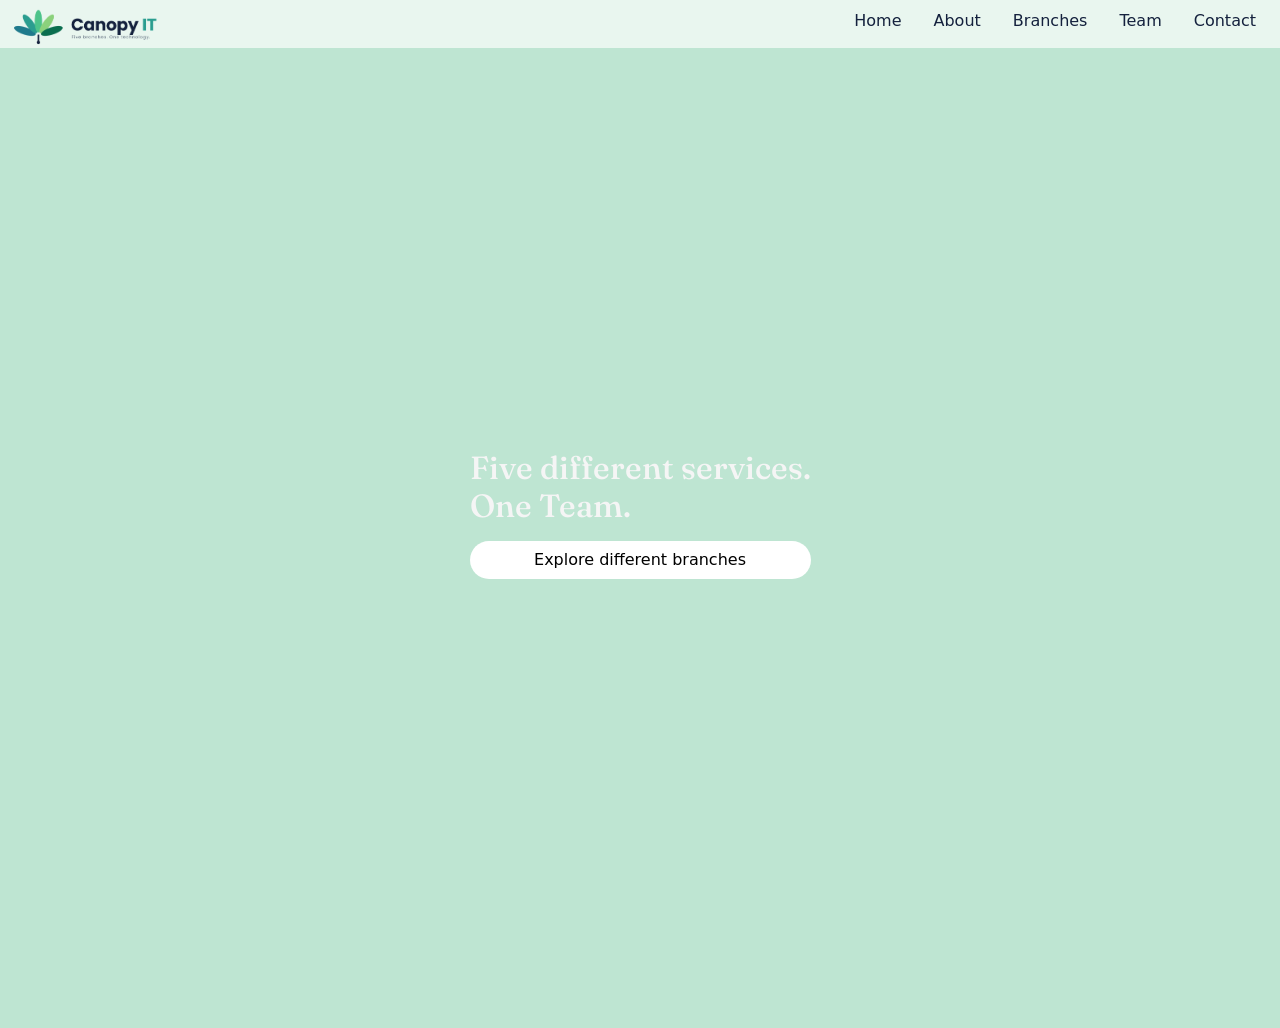
==== Industry/index.html @ 8a36055a "Add files via upload" ====
<!DOCTYPE html>
<html lang="en">
<head>
  	<meta charset="UTF-8">
  	<meta name="viewport" content="width=device-width, initial-scale=1.0">
	<link rel="preconnect" href="https://fonts.googleapis.com">
	<link rel="preconnect" href="https://fonts.gstatic.com" crossorigin>
	<link href="https://fonts.googleapis.com/css2?family=Fraunces:ital,opsz,wght@0,9..144,100..900;1,9..144,100..900&display=swap" rel="stylesheet">
  	<link href="https://cdn.jsdelivr.net/npm/bootstrap@5.3.8/dist/css/bootstrap.min.css" rel="stylesheet" integrity="sha384-sRIl4kxILFvY47J16cr9ZwB07vP4J8+LH7qKQnuqkuIAvNWLzeN8tE5YBujZqJLB" crossorigin="anonymous">
  	<title>Canopy IT</title>
  	<link rel="stylesheet" href="style.css">
  	<link rel="icon" href="images/icon.png">
  	<script src="script.js" defer></script>
</head>
<body>
  	<header>
    <img src="images/logo.png" alt="Canopy IT">
      	<div class="main-nav">
			<nav>
				<a href="#">Home</a>
				<a href="#">About</a>
				<a href="#">Branches</a>
				<a href="#">Team</a>
				<a href="#">Contact</a>
				<span class="indicator"></span>
			</nav>
        </div>       
    </header>
	<section class="home" id="home">
  		<div class="content">
			<h1>Five different services.<br>One Team.</h1>
			<a href="#" class="btn">Explore different branches</a>

		</div>
   




	</section>

  	<script src="https://cdn.jsdelivr.net/npm/bootstrap@5.3.8/dist/js/bootstrap.bundle.min.js" integrity="sha384-FKyoEForCGlyvwx9Hj09JcYn3nv7wiPVlz7YYwJrWVcXK/BmnVDxM+D2scQbITxI" crossorigin="anonymous"></script>
</body>
</html>
---- Industry/style.css ----
body{
  margin: 0;
  background-color: #bee5d2;
  padding: 64px;
}

header {
  position: fixed; top: 0; left: 0; width: 100%;
  margin-top: 0;
  z-index: 1000;
  width: 100%;
  background-color: rgba(244, 251, 247, 0.8);
  box-sizing: border-box;
  display: flex;
  justify-content: space-between; 
  align-items: center;  
  gap: 40px;          
  padding: 0 10px;
  
}
.main-nav {
  display: flex;
  align-items: center;
  gap: 40px;
  margin-left: 0px; 
}

header img {
  height: 48px;     
  display: block;  
}

nav {
  position: relative;
  display: flex;
  align-items: center;
  gap: 32px;
  margin-right: 14px;
}
nav a {
  padding-bottom: 6px;
}

a {
  color: #14213D;
  text-decoration: none;
}
a:hover {
  color: #1bc573;
}

.indicator {
  position: absolute;
  bottom: 0;
  height: 2px;
  background-color: #14213D;
  opacity: 0;
  transition: left 0.3s ease-in-out;
}

.hero {
  padding: 120px 140px;
}

section {
  padding: 2rem;
}

.home {
  position: relative;
  min-height: 100vh;
  width: 100%;
  display: flex;
  justify-content: center;
  align-items: center;
  overflow: hidden;
}

.home .content {
  max-width: 50rem;
}
.home .content h1 {
  font-size: xx-large;
  color: whitesmoke;
  font-family: Fraunces;
}  

.btn {
  display: inline-block;
  margin-top: 1rem;
  border-radius: 5rem;
  background: white;
  color: black;
  display: flex;
  justify-content: center;
}
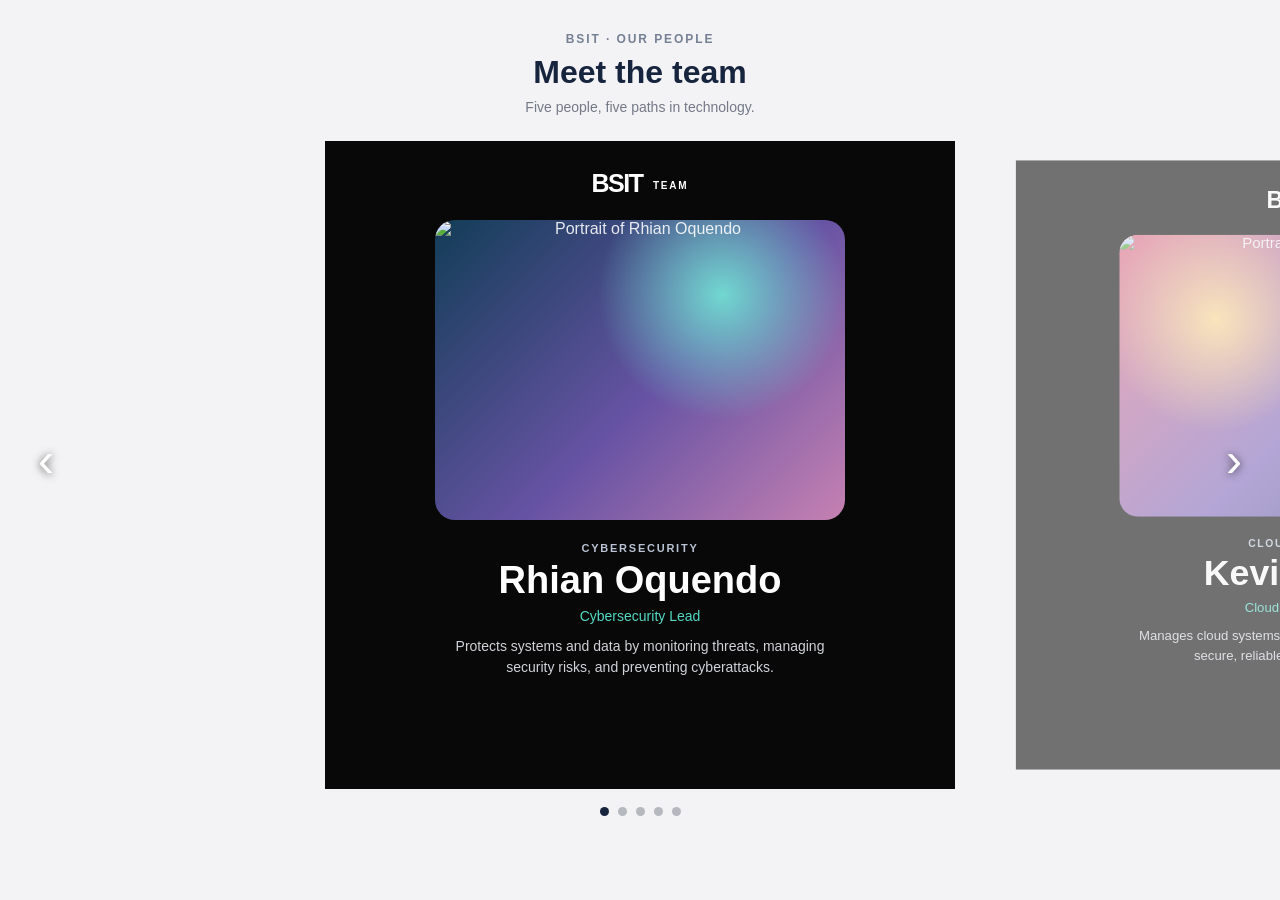
==== commit 4095a1e7: "Add files via upload" ====
--- a/Industry/index.html
+++ b/Industry/index.html
@@ -1,44 +1,123 @@
-<!DOCTYPE html>
+<!doctype html>
 <html lang="en">
-<head>
-  	<meta charset="UTF-8">
-  	<meta name="viewport" content="width=device-width, initial-scale=1.0">
-	<link rel="preconnect" href="https://fonts.googleapis.com">
-	<link rel="preconnect" href="https://fonts.gstatic.com" crossorigin>
-	<link href="https://fonts.googleapis.com/css2?family=Fraunces:ital,opsz,wght@0,9..144,100..900;1,9..144,100..900&display=swap" rel="stylesheet">
-  	<link href="https://cdn.jsdelivr.net/npm/bootstrap@5.3.8/dist/css/bootstrap.min.css" rel="stylesheet" integrity="sha384-sRIl4kxILFvY47J16cr9ZwB07vP4J8+LH7qKQnuqkuIAvNWLzeN8tE5YBujZqJLB" crossorigin="anonymous">
-  	<title>Canopy IT</title>
-  	<link rel="stylesheet" href="style.css">
-  	<link rel="icon" href="images/icon.png">
-  	<script src="script.js" defer></script>
-</head>
-<body>
-  	<header>
-    <img src="images/logo.png" alt="Canopy IT">
-      	<div class="main-nav">
-			<nav>
-				<a href="#">Home</a>
-				<a href="#">About</a>
-				<a href="#">Branches</a>
-				<a href="#">Team</a>
-				<a href="#">Contact</a>
-				<span class="indicator"></span>
-			</nav>
-        </div>       
-    </header>
-	<section class="home" id="home">
-  		<div class="content">
-			<h1>Five different services.<br>One Team.</h1>
-			<a href="#" class="btn">Explore different branches</a>
+  <head>
+    <meta charset="utf-8">
+    <meta name="viewport" content="width=device-width, initial-scale=1">
+    <title>Meet the Team | BSIT</title>
+    <link rel="stylesheet" href="style.css">
+  </head>
+  <body>
+    <main class="team-page">
+      <div class="team-heading">
+        <p class="eyebrow">BSIT · OUR PEOPLE</p>
+        <h1>Meet the team</h1>
+        <p>Five people, five paths in technology.</p>
+      </div>
 
-		</div>
-   
+        <div class="carousel-window">
+          <div class="carousel-track">
+            <article class="team-card">
+              <div class="card-brand">BSIT <span>TEAM</span></div>
+              <div class="member-art art-security">
+                <img src="assets/member1.png" alt="Portrait of Rhian Oquendo">
+              </div>
+              <p class="card-kicker">CYBERSECURITY</p>
+              <h2>Rhian Oquendo</h2>
+              <p class="member-role">Cybersecurity Lead</p>
+              <p class="member-description">Protects systems and data by monitoring threats, managing security risks, and preventing cyberattacks.</p>
+            </article>
 
+            <article class="team-card">
+              <div class="card-brand">BSIT <span>TEAM</span></div>
+              <div class="member-art art-web">
+                <img src="assets/member2.png" alt="Portrait of Kevin Sastre">
+              </div>
+              <p class="card-kicker">CLOUD COMPUTING</p>
+              <h2>Kevin Sastre</h2>
+              <p class="member-role">Cloud Computing Lead</p>
+              <p class="member-description">Manages cloud systems, services, and resources to ensure secure, reliable, and efficient operations.</p>
+            </article>
 
+            <article class="team-card">
+              <div class="card-brand">BSIT <span>TEAM</span></div>
+              <div class="member-art art-data">
+               <img src="assets/member3.png" alt="Portrait of Earl Christian Cuesta">
+              </div>
+              <p class="card-kicker">SOFTWARE DEVELOPMENT</p>
+              <h2>Earl Christian Cuesta</h2>
+              <p class="member-role">Software Development Lead</p>
+              <p class="member-description">Leads the team in building, testing, and improving software applications to meet user and project requirements.</p>
+            </article>
 
+            <article class="team-card">
+              <div class="card-brand">BSIT <span>TEAM</span></div>
+              <div class="member-art art-network">
+              <img src="assets/member4.png" alt="Portrait of Earl Christian Cuesta">
+              </div>
+              <p class="card-kicker">DATA SCIENCE AND AI</p>
+              <h2>Gabriel Remon</h2>
+              <p class="member-role">Data Science and AI Lead</p>
+              <p class="member-description">Leads the team in analyzing data, building AI models, and using insights to solve problems and support better decisions.</p>
+            </article>
 
-	</section>
+            <article class="team-card">
+              <div class="card-brand">BSIT <span>TEAM</span></div>
+              <div class="member-art art-support">
+              <img src="assets/member5.png" alt="Portrait of Lanz Andrew Fernandez">
+              </div>
+              <p class="card-kicker">NETWORK INFRASTRUCTURE</p>
+              <h2>Lanz Andrew Fernandez</h2>
+              <p class="member-role">Network Infrastructure Lead</p>
+              <p class="member-description">Manages network systems, servers, and connectivity to ensure reliable, secure, and efficient communication.</p>
+            </article>
+          </div>
+        </div>
 
-  	<script src="https://cdn.jsdelivr.net/npm/bootstrap@5.3.8/dist/js/bootstrap.bundle.min.js" integrity="sha384-FKyoEForCGlyvwx9Hj09JcYn3nv7wiPVlz7YYwJrWVcXK/BmnVDxM+D2scQbITxI" crossorigin="anonymous"></script>
-</body>
+        <button class="carousel-arrow previous" type="button" aria-label="Previous team member">&#8249;</button>
+        <button class="carousel-arrow next" type="button" aria-label="Next team member">&#8250;</button>
+
+        <div class="carousel-dots" aria-label="Choose a team member">
+          <button class="dot active" type="button" aria-label="Show member 1" aria-current="true"></button>
+          <button class="dot" type="button" aria-label="Show member 2"></button>
+          <button class="dot" type="button" aria-label="Show member 3"></button>
+          <button class="dot" type="button" aria-label="Show member 4"></button>
+          <button class="dot" type="button" aria-label="Show member 5"></button>
+        </div>
+    </main>
+
+    <script>
+      const track = document.querySelector(".carousel-track");
+      const cards = [...document.querySelectorAll(".team-card")];
+      const dots = [...document.querySelectorAll(".dot")];
+      let activeIndex = 0;
+
+      function showMember(index) {
+        activeIndex = (index + cards.length) % cards.length;
+
+        cards.forEach((card, cardIndex) => {
+          card.classList.toggle("active", cardIndex === activeIndex);
+        });
+
+        dots.forEach((dot, dotIndex) => {
+          const isActive = dotIndex === activeIndex;
+          dot.classList.toggle("active", isActive);
+          if (isActive) dot.setAttribute("aria-current", "true");
+          else dot.removeAttribute("aria-current");
+        });
+
+        const cardWidth = cards[0].getBoundingClientRect().width;
+        const gap = parseFloat(getComputedStyle(track).columnGap);
+        const offset = activeIndex * (cardWidth + gap) + cardWidth / 2;
+        track.style.transform = `translateX(calc(50vw - ${offset}px))`;
+      }
+
+      document.querySelector(".previous").addEventListener("click", () => showMember(activeIndex - 1));
+      document.querySelector(".next").addEventListener("click", () => showMember(activeIndex + 1));
+      dots.forEach((dot, index) => dot.addEventListener("click", () => showMember(index)));
+      window.addEventListener("resize", () => showMember(activeIndex));
+
+      showMember(0);
+      setInterval(() => showMember(activeIndex + 1), 5000);
+    </script>
+  </body>
 </html>
--- a/Industry/style.css
+++ b/Industry/style.css
@@ -1,96 +1,300 @@
-body{
+* {
+  box-sizing: border-box;
+}
+
+body {
+  min-width: 320px;
+  min-height: 100vh;
   margin: 0;
-  background-color: #bee5d2;
-  padding: 64px;
-}
-
-header {
-  position: fixed; top: 0; left: 0; width: 100%;
-  margin-top: 0;
-  z-index: 1000;
+  background: #f3f3f5;
+  color: #fff;
+  font-family: Arial, Helvetica, sans-serif;
+}
+
+.team-page {
+  min-height: 100vh;
+  padding: 32px 0 40px;
+  overflow: hidden;
+}
+
+.team-heading {
+  margin-bottom: 26px;
+  color: #17243e;
+  text-align: center;
+}
+
+.team-heading .eyebrow {
+  margin: 0 0 8px;
+  color: #758094;
+  font-size: 12px;
+  font-weight: bold;
+  letter-spacing: 0.16em;
+}
+
+.team-heading h1 {
+  margin: 0;
+  font-size: 32px;
+}
+
+.team-heading > p:last-child {
+  margin: 8px 0 0;
+  color: #737987;
+  font-size: 14px;
+}
+
+.team-carousel {
+  position: relative;
+}
+
+.carousel-window {
   width: 100%;
-  background-color: rgba(244, 251, 247, 0.8);
-  box-sizing: border-box;
+  overflow: hidden;
+}
+
+.carousel-track {
   display: flex;
-  justify-content: space-between; 
-  align-items: center;  
-  gap: 40px;          
-  padding: 0 10px;
-  
-}
-.main-nav {
+  width: max-content;
+  gap: 42px;
+  transition: transform 600ms ease;
+}
+
+.team-card {
   display: flex;
+  width: min(52vw, 630px);
+  min-width: 350px;
+  height: min(72vh, 690px);
+  min-height: 540px;
+  flex-direction: column;
   align-items: center;
-  gap: 40px;
-  margin-left: 0px; 
-}
-
-header img {
-  height: 48px;     
-  display: block;  
-}
-
-nav {
-  position: relative;
-  display: flex;
-  align-items: center;
-  gap: 32px;
-  margin-right: 14px;
-}
-nav a {
-  padding-bottom: 6px;
-}
-
-a {
-  color: #14213D;
+  padding: 28px 44px 32px;
+  background: #080808;
+  text-align: center;
+  opacity: 0.55;
+  transform: scale(0.94);
+  transition: opacity 600ms ease, transform 600ms ease;
+}
+
+.team-card.active {
+  opacity: 1;
+  transform: scale(1);
+}
+
+.card-brand {
+  margin-bottom: 22px;
+  font-size: 25px;
+  font-weight: bold;
+  letter-spacing: -0.06em;
+}
+
+.card-brand span {
+  margin-left: 5px;
+  font-size: 10px;
+  letter-spacing: 0.18em;
+  vertical-align: middle;
+}
+
+.member-art {
+  display: grid;
+  width: min(100%, 410px);
+  height: 34vh;
+  min-height: 210px;
+  max-height: 300px;
+  flex: 0 0 auto;
+  place-items: center;
+  overflow: hidden;
+  border-radius: 20px;
+  color: rgba(255, 255, 255, 0.88);
+}
+
+.member-art span {
+  font-size: clamp(74px, 12vw, 150px);
+  font-weight: 700;
+  letter-spacing: -0.08em;
+  text-shadow: 0 8px 30px rgba(0, 0, 0, 0.18);
+}
+
+.member-art img {
+  width: 100%;
+  height: 100%;
+  object-fit: contain;
+  object-position: center;
+}
+
+.art-security {
+  background: radial-gradient(circle at 70% 25%, #71d8d0, transparent 34%), linear-gradient(135deg, #123d57, #6753a4 55%, #c681b2);
+}
+
+.art-web {
+  background: radial-gradient(circle at 25% 30%, #ffd98e, transparent 32%), linear-gradient(135deg, #e56c83, #8068bd 55%, #343c79);
+}
+
+.art-data {
+  background: radial-gradient(circle at 70% 35%, #a7e5be, transparent 30%), linear-gradient(135deg, #235c58, #287b92 52%, #4e4c8c);
+}
+
+.art-network {
+  background: radial-gradient(circle at 35% 25%, #ffdc91, transparent 30%), linear-gradient(135deg, #a4574e, #b57876 50%, #35496b);
+}
+
+.art-support {
+  background: radial-gradient(circle at 72% 28%, #c6c6ff, transparent 32%), linear-gradient(135deg, #3b5c91, #5969a9 55%, #a56791);
+}
+
+.card-kicker {
+  margin: 22px 0 5px;
+  color: #b9c3d3;
+  font-size: 11px;
+  font-weight: bold;
+  letter-spacing: 0.16em;
+}
+
+.team-card h2 {
+  margin: 0;
+  font-size: clamp(25px, 3vw, 38px);
+}
+
+.member-role {
+  margin: 6px 0 0;
+  color: #53d8c3;
+  font-size: 14px;
+}
+
+.member-description {
+  max-width: 390px;
+  margin: 12px 0 18px;
+  color: #d0d2d8;
+  font-size: 14px;
+  line-height: 1.5;
+}
+
+.card-button {
+  display: inline-block;
+  margin-top: auto;
+  padding: 12px 25px;
+  border-radius: 30px;
+  background: #f5f5f7;
+  color: #111;
+  font-size: 14px;
   text-decoration: none;
-}
-a:hover {
-  color: #1bc573;
-}
-
-.indicator {
+  transition: background 180ms ease;
+}
+
+.card-button:hover {
+  background: #d8fff7;
+}
+
+.carousel-arrow {
   position: absolute;
-  bottom: 0;
-  height: 2px;
-  background-color: #14213D;
-  opacity: 0;
-  transition: left 0.3s ease-in-out;
-}
-
-.hero {
-  padding: 120px 140px;
-}
-
-section {
-  padding: 2rem;
-}
-
-.home {
-  position: relative;
-  min-height: 100vh;
-  width: 100%;
+  z-index: 2;
+  top: 48%;
+  width: 48px;
+  height: 56px;
+  border: 0;
+  background: transparent;
+  color: #fff;
+  cursor: pointer;
+  font-size: 48px;
+  font-weight: 300;
+  line-height: 1;
+  text-shadow: 0 1px 8px rgba(0, 0, 0, 0.7);
+}
+
+.carousel-arrow.previous {
+  left: 22px;
+}
+
+.carousel-arrow.next {
+  right: 22px;
+}
+
+.carousel-dots {
   display: flex;
   justify-content: center;
-  align-items: center;
-  overflow: hidden;
-}
-
-.home .content {
-  max-width: 50rem;
-}
-.home .content h1 {
-  font-size: xx-large;
-  color: whitesmoke;
-  font-family: Fraunces;
-}  
-
-.btn {
-  display: inline-block;
-  margin-top: 1rem;
-  border-radius: 5rem;
-  background: white;
-  color: black;
-  display: flex;
-  justify-content: center;
-}
+  gap: 9px;
+  margin-top: 18px;
+}
+
+.dot {
+  width: 9px;
+  height: 9px;
+  padding: 0;
+  border: 0;
+  border-radius: 50%;
+  background: #b6b8bf;
+  cursor: pointer;
+}
+
+.dot.active {
+  background: #17243e;
+}
+
+button:focus-visible,
+a:focus-visible {
+  outline: 3px solid #51d9c5;
+  outline-offset: 4px;
+}
+
+@media (max-width: 700px) {
+  .team-page {
+    padding-top: 28px;
+  }
+
+  .team-heading {
+    margin-bottom: 22px;
+  }
+
+  .team-heading h1 {
+    font-size: 28px;
+  }
+
+  .carousel-track {
+    gap: 20px;
+  }
+
+  .team-card {
+    width: 78vw;
+    min-width: 0;
+    height: 620px;
+    min-height: 0;
+    padding: 24px 24px 28px;
+  }
+
+  .member-art {
+    height: 250px;
+  }
+
+  .carousel-arrow.previous {
+    left: 4px;
+  }
+
+  .carousel-arrow.next {
+    right: 4px;
+  }
+}
+
+@media (max-width: 420px) {
+  .team-card {
+    width: 84vw;
+    height: 590px;
+    padding-right: 18px;
+    padding-left: 18px;
+  }
+
+  .member-art {
+    min-height: 190px;
+    height: 220px;
+  }
+
+  .carousel-arrow {
+    width: 36px;
+  }
+}
+
+@media (prefers-reduced-motion: reduce) {
+  *,
+  *::before,
+  *::after {
+    scroll-behavior: auto !important;
+    transition-duration: 0.01ms !important;
+  }
+}
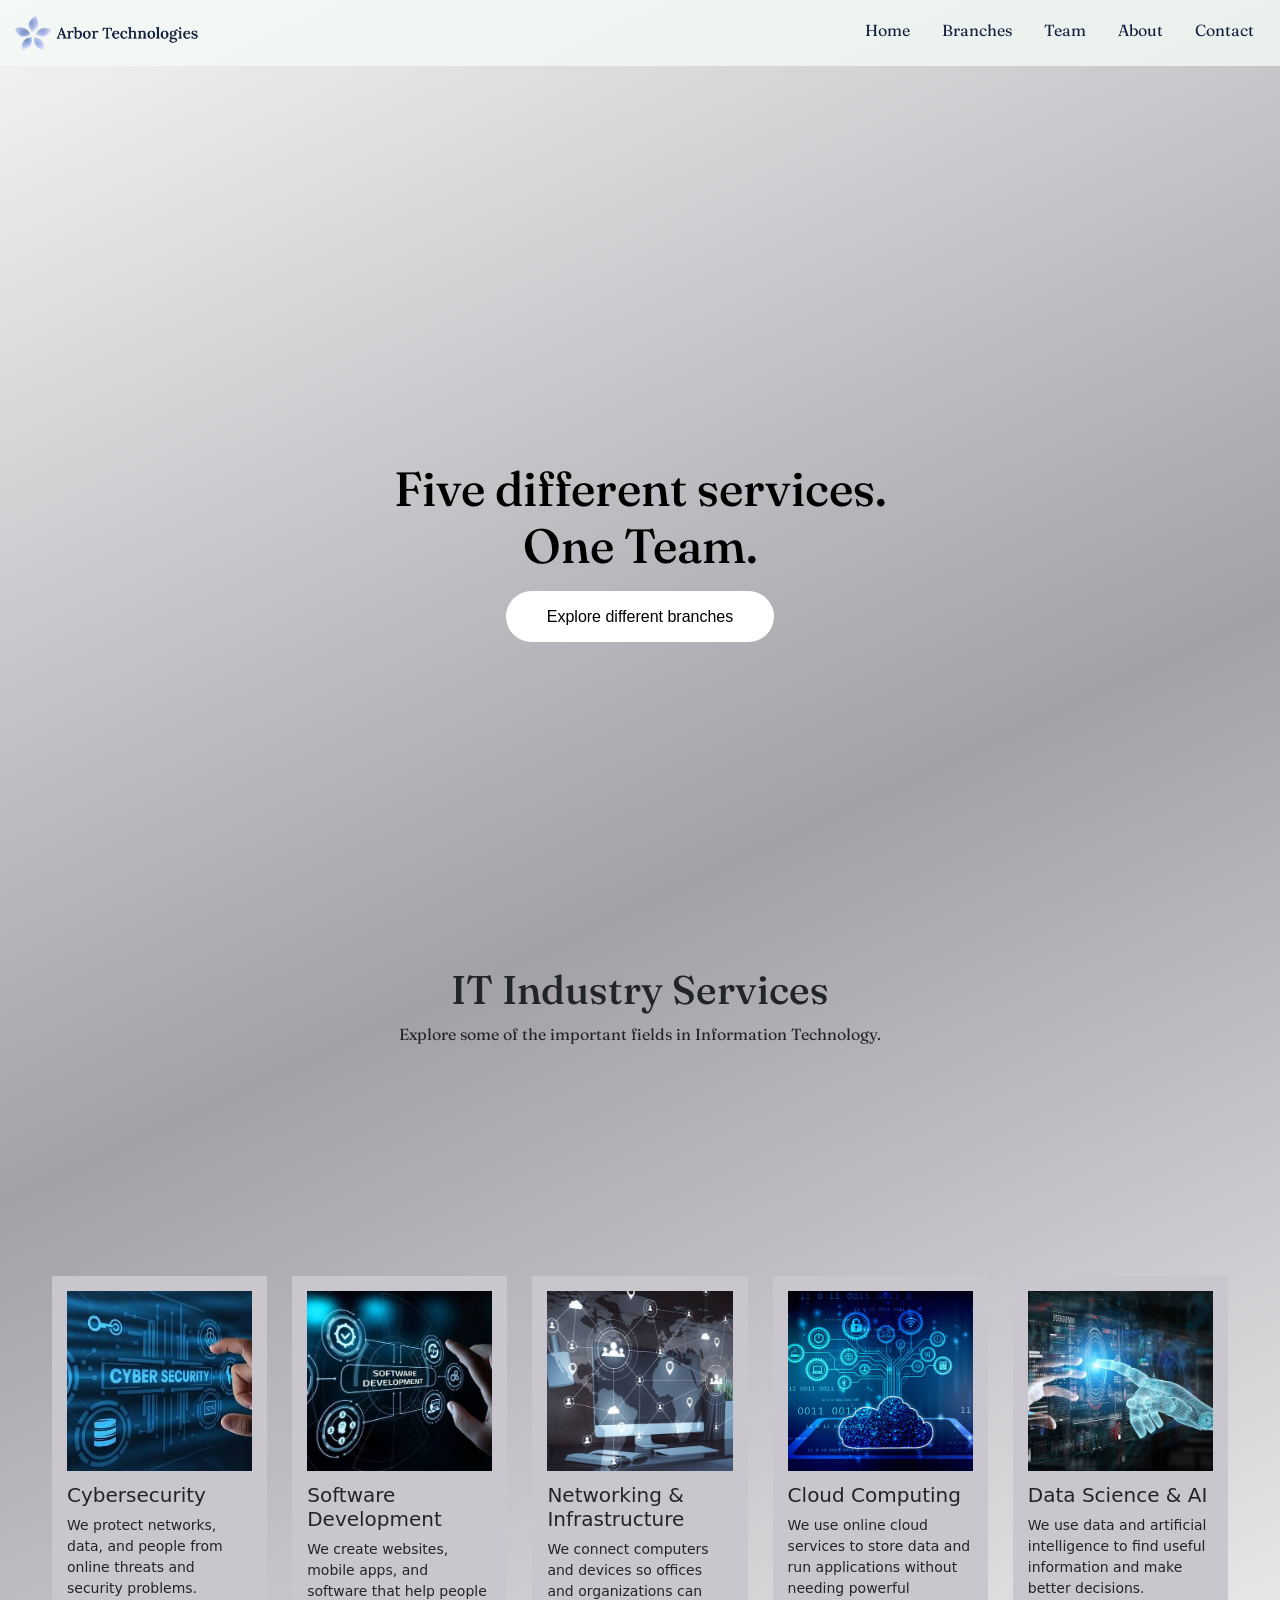
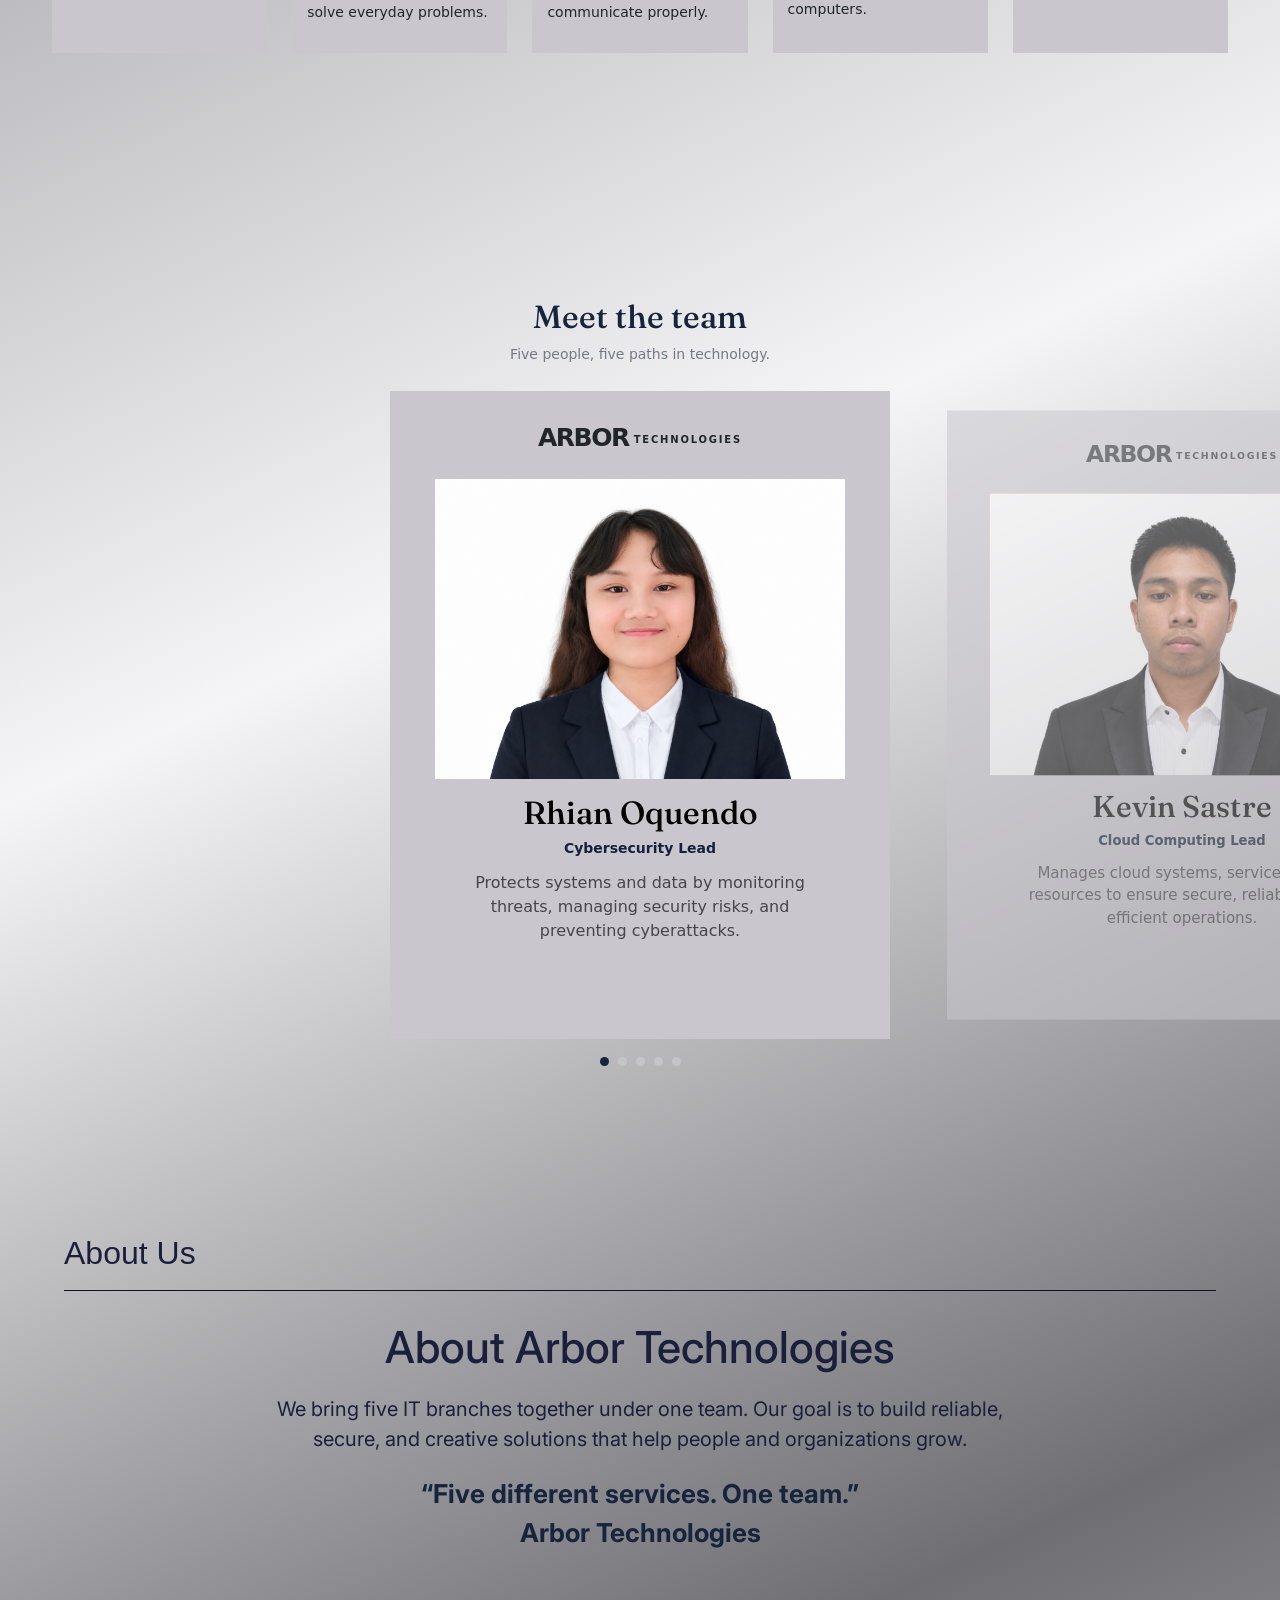
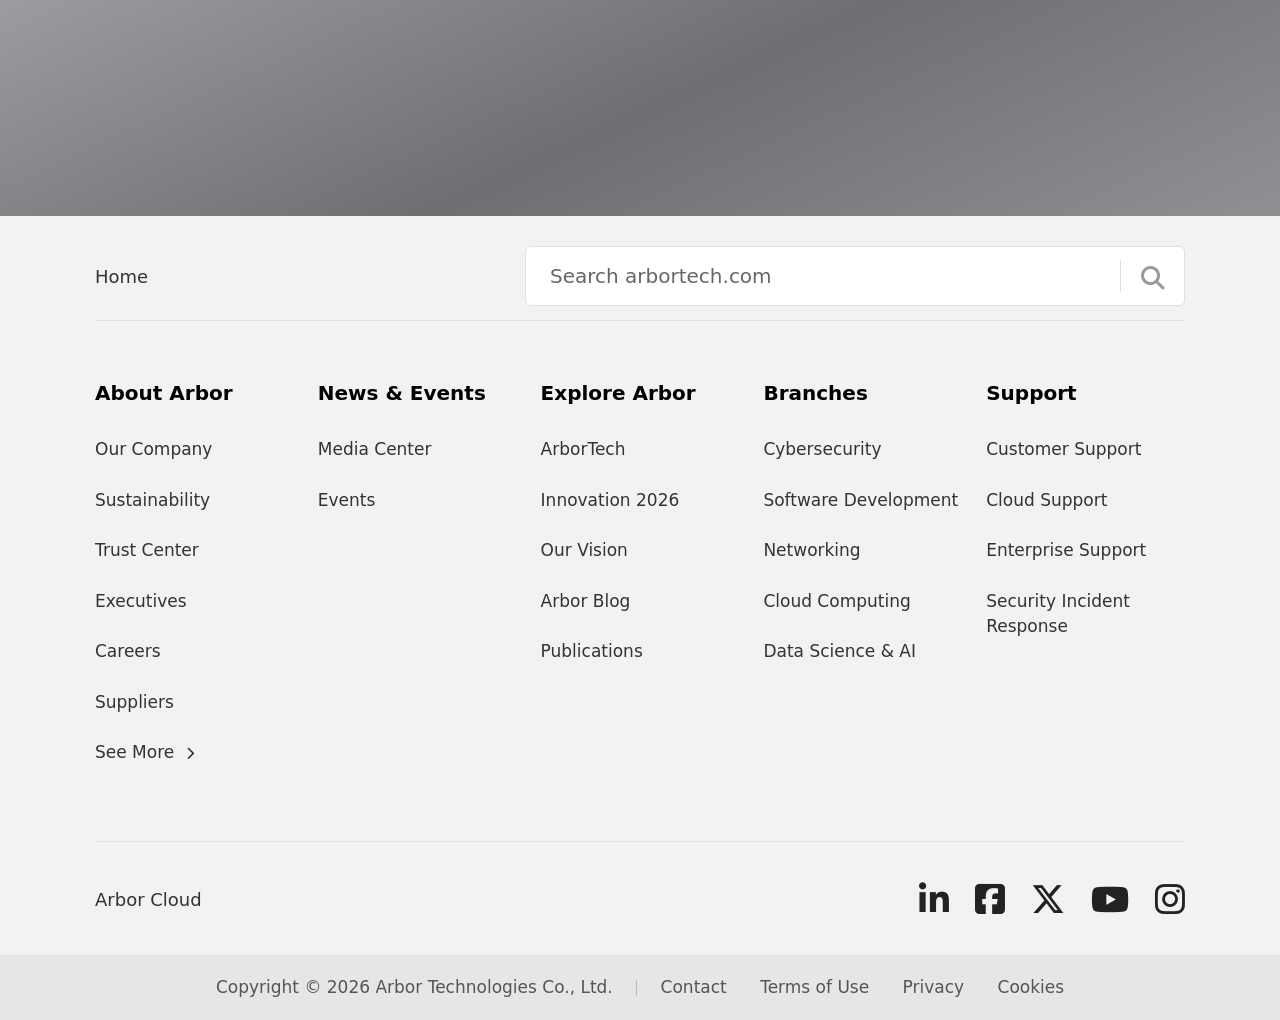
==== commit 95673839: "Add files via upload" ====
--- a/Industry/index.html
+++ b/Industry/index.html
@@ -1,74 +1,171 @@
-<!doctype html>
+<!DOCTYPE html>
 <html lang="en">
-  <head>
-    <meta charset="utf-8">
-    <meta name="viewport" content="width=device-width, initial-scale=1">
-    <title>Meet the Team | BSIT</title>
-    <link rel="stylesheet" href="style.css">
-  </head>
-  <body>
+<head>
+  	<meta charset="UTF-8">
+  	<meta name="viewport" content="width=device-width, initial-scale=1.0">
+	<link rel="preconnect" href="https://fonts.googleapis.com">
+	<link rel="preconnect" href="https://fonts.gstatic.com" crossorigin>
+	<link href="https://fonts.googleapis.com/css2?family=Fraunces:ital,opsz,wght@0,9..144,100..900;1,9..144,100..900&display=swap" rel="stylesheet">
+    <link rel="stylesheet" href="https://cdnjs.cloudflare.com/ajax/libs/font-awesome/6.5.1/css/all.min.css">
+    <link href="https://fonts.googleapis.com/css2?family=Inter:wght@400;600&display=swap" rel="stylesheet">
+  	<link href="https://cdn.jsdelivr.net/npm/bootstrap@5.3.8/dist/css/bootstrap.min.css" rel="stylesheet" integrity="sha384-sRIl4kxILFvY47J16cr9ZwB07vP4J8+LH7qKQnuqkuIAvNWLzeN8tE5YBujZqJLB" crossorigin="anonymous">
+  	<title>Arbor Technologies</title>
+  	<link rel="stylesheet" href="style.css">
+    <link rel="stylesheet" href="card.css">
+    <link rel="stylesheet" href="team.css">
+    <link rel="stylesheet" href="footer.css">
+    <link rel="icon" href="images/icon.png">
+</head>
+<body>
+  	<header class="navbar navbar-expand-md">
+    <div class="container-fluid">
+        <a class="navbar-brand" href="#home">
+        <img src="images/arbor-logo-with-text.png" alt="Arbor Technologies">
+        </a>
+
+        <button class="navbar-toggler" type="button"
+                data-bs-toggle="collapse" data-bs-target="#navMenu"
+                aria-controls="navMenu" aria-expanded="false" aria-label="Toggle navigation">
+        <span class="navbar-toggler-icon"></span>
+        </button>
+
+        <div class="collapse navbar-collapse main-nav" id="navMenu">
+        <nav class="ms-auto">
+            <a href="#home">Home</a>
+            <a href="#branches">Branches</a>
+            <a href="#team">Team</a>
+            <a href="#about">About</a>
+            <a href="#contact">Contact</a>
+            <span class="indicator"></span>
+        </nav>
+        </div>
+    </div>
+    </header>
+<!--HOME PAGE-->
+	<section class="home" id="home">
+  		<div class="content">
+			<h1>Five different services.<br>One Team.</h1>
+			<a href="#branches" class="btn">Explore different branches</a>
+        </div>
+	</section>
+
+<!--5 BRANCHES-->
+    <a href="#branches" id="branches"></a>
+    <section>
+        <div class="section-heading">
+            <h1>IT Industry Services</h1>
+            <p class="intro">Explore some of the important fields in Information Technology.</p>
+        </div>
+
+        <div class="services">
+
+            <div class="card">
+                <img src="images/cybersecurity.jpg" alt="Cybersecurity">
+                <h2>Cybersecurity</h2>
+                <p>
+                    We protect networks, data, and people from online threats
+                    and security problems.
+                </p>
+            </div>
+
+            <div class="card">
+                <img src="images/software development.jpg" alt="Software Development">
+                <h2>Software Development</h2>
+                <p>
+                    We create websites, mobile apps, and software that
+                    help people solve everyday problems.
+                </p>
+            </div>
+
+            <div class="card">
+                <img src="images/networking infrastructure.jpg" alt="Networking & Infrastructure">
+                <h2>Networking & Infrastructure</h2>
+                <p>
+                    We connect computers and devices so offices and
+                    organizations can communicate properly.
+                </p>
+            </div>
+
+            <div class="card">
+                <img src="images/cloud computing.jpg" alt="Cloud Computing">
+                <h2>Cloud Computing</h2>
+                <p>
+                    We use online cloud services to store data and
+                    run applications without needing powerful computers.
+                </p>
+            </div>
+
+            <div class="card">
+                <img src="images/data science & ai.jpg" alt="Data Science & AI">
+                <h2>Data Science & AI</h2>
+                <p>
+                    We use data and artificial intelligence to find
+                    useful information and make better decisions.
+                </p>
+            </div>
+        </div>
+        </section>
+<!--TEAM CAROUSEL-->
+    <section>
     <main class="team-page">
-      <div class="team-heading">
-        <p class="eyebrow">BSIT · OUR PEOPLE</p>
-        <h1>Meet the team</h1>
-        <p>Five people, five paths in technology.</p>
-      </div>
-
+        <a href="#team" id="team"></a>
+        <div class="team-heading">           
+            <h1>Meet the team</h1>
+            <p>Five people, five paths in technology.</p>
+        </div>
+
+        <div class="team-carousel">  
+       
         <div class="carousel-window">
           <div class="carousel-track">
             <article class="team-card">
-              <div class="card-brand">BSIT <span>TEAM</span></div>
+              <div class="card-brand">ARBOR<span>TECHNOLOGIES</span></div>
               <div class="member-art art-security">
-                <img src="assets/member1.png" alt="Portrait of Rhian Oquendo">
-              </div>
-              <p class="card-kicker">CYBERSECURITY</p>
+                <img src="images/member1.png" alt="Portrait of Rhian Oquendo">
+              </div>
               <h2>Rhian Oquendo</h2>
               <p class="member-role">Cybersecurity Lead</p>
               <p class="member-description">Protects systems and data by monitoring threats, managing security risks, and preventing cyberattacks.</p>
             </article>
 
             <article class="team-card">
-              <div class="card-brand">BSIT <span>TEAM</span></div>
+              <div class="card-brand">ARBOR<span>TECHNOLOGIES</span></div>
               <div class="member-art art-web">
-                <img src="assets/member2.png" alt="Portrait of Kevin Sastre">
-              </div>
-              <p class="card-kicker">CLOUD COMPUTING</p>
+                <img src="images/member2.png" alt="Portrait of Kevin Sastre">
+              </div>
               <h2>Kevin Sastre</h2>
               <p class="member-role">Cloud Computing Lead</p>
               <p class="member-description">Manages cloud systems, services, and resources to ensure secure, reliable, and efficient operations.</p>
             </article>
 
             <article class="team-card">
-              <div class="card-brand">BSIT <span>TEAM</span></div>
+              <div class="card-brand">ARBOR<span>TECHNOLOGIES</span></div>
               <div class="member-art art-data">
-               <img src="assets/member3.png" alt="Portrait of Earl Christian Cuesta">
-              </div>
-              <p class="card-kicker">SOFTWARE DEVELOPMENT</p>
+               <img src="images/member3.png" alt="Portrait of Earl Christian Cuesta">
+              </div>
               <h2>Earl Christian Cuesta</h2>
               <p class="member-role">Software Development Lead</p>
               <p class="member-description">Leads the team in building, testing, and improving software applications to meet user and project requirements.</p>
             </article>
 
             <article class="team-card">
-              <div class="card-brand">BSIT <span>TEAM</span></div>
+              <div class="card-brand">ARBOR<span>TECHNOLOGIES</span></div>
               <div class="member-art art-network">
-              <img src="assets/member4.png" alt="Portrait of Earl Christian Cuesta">
-              </div>
-              <p class="card-kicker">DATA SCIENCE AND AI</p>
+              <img src="images/member4.png" alt="Portrait of Earl Christian Cuesta">
+              </div>
               <h2>Gabriel Remon</h2>
               <p class="member-role">Data Science and AI Lead</p>
               <p class="member-description">Leads the team in analyzing data, building AI models, and using insights to solve problems and support better decisions.</p>
             </article>
 
             <article class="team-card">
-              <div class="card-brand">BSIT <span>TEAM</span></div>
+              <div class="card-brand">ARBOR<span>TECHNOLOGIES</span></div>
               <div class="member-art art-support">
-              <img src="assets/member5.png" alt="Portrait of Lanz Andrew Fernandez">
-              </div>
-              <p class="card-kicker">NETWORK INFRASTRUCTURE</p>
-              <h2>Lanz Andrew Fernandez</h2>
-              <p class="member-role">Network Infrastructure Lead</p>
-              <p class="member-description">Manages network systems, servers, and connectivity to ensure reliable, secure, and efficient communication.</p>
+              <img src="images/member5.png" alt="Portrait of Lanz Sutoniel">
+              </div>
+            <h2>Lanz Sutoniel</h2>
+                <p class="member-role">Network Infrastructure Lead</p>
+                <p class="member-description">Manages network systems, servers, and connectivity to ensure reliable, secure, and efficient communication.</p>
             </article>
           </div>
         </div>
@@ -83,41 +180,124 @@
           <button class="dot" type="button" aria-label="Show member 4"></button>
           <button class="dot" type="button" aria-label="Show member 5"></button>
         </div>
+        </div>
     </main>
 
-    <script>
-      const track = document.querySelector(".carousel-track");
-      const cards = [...document.querySelectorAll(".team-card")];
-      const dots = [...document.querySelectorAll(".dot")];
-      let activeIndex = 0;
-
-      function showMember(index) {
-        activeIndex = (index + cards.length) % cards.length;
-
-        cards.forEach((card, cardIndex) => {
-          card.classList.toggle("active", cardIndex === activeIndex);
-        });
-
-        dots.forEach((dot, dotIndex) => {
-          const isActive = dotIndex === activeIndex;
-          dot.classList.toggle("active", isActive);
-          if (isActive) dot.setAttribute("aria-current", "true");
-          else dot.removeAttribute("aria-current");
-        });
-
-        const cardWidth = cards[0].getBoundingClientRect().width;
-        const gap = parseFloat(getComputedStyle(track).columnGap);
-        const offset = activeIndex * (cardWidth + gap) + cardWidth / 2;
-        track.style.transform = `translateX(calc(50vw - ${offset}px))`;
-      }
-
-      document.querySelector(".previous").addEventListener("click", () => showMember(activeIndex - 1));
-      document.querySelector(".next").addEventListener("click", () => showMember(activeIndex + 1));
-      dots.forEach((dot, index) => dot.addEventListener("click", () => showMember(index)));
-      window.addEventListener("resize", () => showMember(activeIndex));
-
-      showMember(0);
-      setInterval(() => showMember(activeIndex + 1), 5000);
-    </script>
-  </body>
+    </section>
+<!--ABOUT SECTION-->
+    <section class="about" id="about">
+        <div class="sub-header">
+            <h2>About Us</h2>
+        </div>
+
+        <div class="about-hero">
+            <h1>About Arbor Technologies</h1>
+            <p>
+            We bring five IT branches together under one team. Our goal is to
+            build reliable, secure, and creative solutions that help people
+            and organizations grow.
+            </p>
+            <blockquote>
+            “Five different services. One team.”<br>Arbor Technologies
+            </blockquote>
+        </div>
+    </section>
+<!--FOOTER-->
+        <a href="#contact" id="contact"></a>
+        <div class="page-space"></div>
+ 
+  <footer class="site-footer">
+    <div class="footer-inner">
+ 
+      <!-- top row -->
+      <div class="footer-top">
+        <a class="crumb" href="#home">Home</a>
+        <form class="search-box" role="search" onsubmit="return false">
+          <input type="text" placeholder="Search arbortech.com" aria-label="Search">
+          <button type="submit" aria-label="Search"><i class="fa-solid fa-magnifying-glass"></i></button>
+        </form>
+      </div>
+ 
+      <!-- 5 link columns -->
+      <div class="footer-columns">
+        <div>
+            <h3>About Arbor</h3>
+            <ul>
+                <li><a href="#">Our Company</a></li>
+                <li><a href="#">Sustainability</a></li>
+                <li><a href="#">Trust Center</a></li>
+                <li><a href="#">Executives</a></li>
+                <li><a href="#">Careers</a></li>
+                <li><a href="#">Suppliers</a></li>
+                <li><a href="#" class="see-more">See More <i class="fa-solid fa-chevron-right"></i></a></li>
+            </ul>
+        </div>
+ 
+        <div>
+            <h3>News &amp; Events</h3>
+            <ul>
+                <li><a href="#">Media Center</a></li>
+                <li><a href="#">Events</a></li>
+            </ul>
+        </div>
+ 
+        <div>
+            <h3>Explore Arbor</h3>
+            <ul>
+                <li><a href="#">ArborTech</a></li>
+                <li><a href="#">Innovation 2026</a></li>
+                <li><a href="#">Our Vision</a></li>
+                <li><a href="#">Arbor Blog</a></li>
+                <li><a href="#">Publications</a></li>
+            </ul>
+        </div>
+ 
+        <div>
+            <h3>Branches</h3>
+            <ul>
+                <li><a href="#">Cybersecurity</a></li>
+                <li><a href="#">Software Development</a></li>
+                <li><a href="#">Networking</a></li>
+                <li><a href="#">Cloud Computing</a></li>
+                <li><a href="#">Data Science &amp; AI</a></li>
+            </ul>
+        </div>
+ 
+        <div>
+            <h3>Support</h3>
+            <ul>
+                <li><a href="#">Customer Support</a></li>
+                <li><a href="#">Cloud Support</a></li>
+                <li><a href="#">Enterprise Support</a></li>
+                <li><a href="#">Security Incident Response</a></li>
+            </ul>
+            </div>
+        </div>
+ 
+        <!-- social row -->
+        <div class="footer-social-row">
+            <a class="cloud-link" href="#">Arbor Cloud</a>
+            <div class="social-icons">
+            <a href="#" aria-label="LinkedIn"><i class="fa-brands fa-linkedin-in"></i></a>
+            <a href="#" aria-label="Facebook"><i class="fa-brands fa-square-facebook"></i></a>
+            <a href="#" aria-label="X"><i class="fa-brands fa-x-twitter"></i></a>
+            <a href="#" aria-label="YouTube"><i class="fa-brands fa-youtube"></i></a>
+            <a href="#" aria-label="Instagram"><i class="fa-brands fa-instagram"></i></a>
+            </div>
+        </div>
+        </div>
+ 
+        <!-- copyright bar -->
+        <div class="footer-bottom">
+            <span>Copyright &copy; 2026 Arbor Technologies Co., Ltd.</span>
+            <span class="divider"></span>
+            <a href="#contact">Contact</a>
+            <a href="#">Terms of Use</a>
+            <a href="#">Privacy</a>
+            <a href="#">Cookies</a>
+        </div>
+    </footer>
+    <script src="https://cdn.jsdelivr.net/npm/bootstrap@5.3.8/dist/js/bootstrap.bundle.min.js" integrity="sha384-FKyoEForCGlyvwx9Hj09JcYn3nv7wiPVlz7YYwJrWVcXK/BmnVDxM+D2scQbITxI" crossorigin="anonymous"></script>    
+  	<script src="script.js" defer></script>
+</body>
 </html>
--- a/Industry/style.css
+++ b/Industry/style.css
@@ -1,300 +1,186 @@
-* {
-  box-sizing: border-box;
+body {
+  margin: 0;
+  background: linear-gradient(155deg, #F5F5F7, #A1A1A6, #F5F5F7, #6E6E73, #D2D2D7);
+  padding: 64px;
 }
 
-body {
-  min-width: 320px;
-  min-height: 100vh;
-  margin: 0;
-  background: #f3f3f5;
-  color: #fff;
-  font-family: Arial, Helvetica, sans-serif;
+html {
+  scroll-behavior: smooth;
 }
 
-.team-page {
+section {
+  min-height: 100vh; 
+  display: flex;
+  flex-direction: column;
+  justify-content: center;
+  align-items: center;
+}
+
+header {
+  position: fixed; top: 0; left: 0; width: 100%;
+  margin-top: 0;
+  z-index: 1000;
+  width: 100%;
+  background-color: rgba(244, 251, 247, 0.8);
+  box-sizing: border-box;
+  display: flex;
+  justify-content: space-between; 
+  align-items: center;  
+  gap: 40px;          
+  padding: 0 10px;
+  font-family: Fraunces;
+}
+.main-nav {
+  display: flex;
+  align-items: center;
+  gap: 40px;
+  margin-left: 0px; 
+}
+
+header img {
+  height: 48px;     
+  display: block;  
+}
+
+nav {
+  position: relative;
+  display: flex;
+  align-items: center;
+  gap: 32px;
+  margin-right: 14px;
+}
+nav a {
+  padding-bottom: 6px;
+}
+
+a {
+  color: #14213D;
+  text-decoration: none;
+}
+a:hover {
+  color: #7E95C6;
+}
+
+.indicator {
+  position: absolute;
+  bottom: 0;
+  height: 2px;
+  background: #6E6E73;
+  opacity: 0;
+  transition: left 0.3s ease-in-out;
+}
+
+.hero {
+  padding: 120px 140px;
+}
+
+/*HOME PAGE*/
+.home {
+  position: relative;
   min-height: 100vh;
-  padding: 32px 0 40px;
+  padding-top: 70px;
+  width: 100%;
+  display: flex;
+  justify-content: center;
+  align-items: center;
   overflow: hidden;
 }
 
-.team-heading {
-  margin-bottom: 26px;
-  color: #17243e;
+.home .content {
+  max-width: 50rem;
+  width: 100%;
+  padding: 0 1.5rem;       
+  text-align: center;
+  display: flex;
+  flex-direction: column;
+  align-items: center;
+}
+
+.home .content h1 {
+  font-size: 3rem;
+  color: black;
+  font-family: Fraunces;
+  margin: 0;
+}
+
+.btn {
+  display: inline-flex;
+  justify-content: center;
+  margin-top: 1rem;
+  padding: 0.8rem 2.5rem;
+  border-radius: 5rem;
+  background: white;
+  color: black;
+  font-family: 'Segoe UI', Arial, sans-serif;
+  font-weight: 500;
+}
+
+header .navbar-brand img { height: 40px; }
+
+/* MOBILE */
+@media (max-width: 767.98px) {
+  header nav {
+    display: flex;
+    flex-direction: column;
+    width: 100%;
+  }
+  header nav a { padding: .9rem 0; }
+  header nav .indicator { display: none; }   
+  header .navbar-collapse { background: #eef5f3; }
+}
+
+
+/*ABOUT SECTION*/
+html, body {
+  margin: 0;
+  padding: 0;
+  width: 100%;
+  overflow-x: hidden; 
+}
+
+.about {
+  width: 100%;
+  max-width: none;
+  margin: 0;
+  box-sizing: border-box;
+  padding-top: 0;     
+  margin-top: 0;
+  min-height: 50vh;
+  padding: 40px 0 0;
+  background: none;
+  color: #1a1f3c;
+}
+
+.sub-header {
+  width: 90%;
+  margin: 0 auto;
+  padding: 10px 0;
+  border-bottom: 1px solid #0b1324;
+  font-family: "Segoe UI", Arial, sans-serif;
+}
+
+.about-hero {
+  width: 800px;
+  margin: 0 auto;
+  padding: 30px 20px;
   text-align: center;
 }
 
-.team-heading .eyebrow {
-  margin: 0 0 8px;
-  color: #758094;
-  font-size: 12px;
-  font-weight: bold;
-  letter-spacing: 0.16em;
+.about-hero h1 {
+  font-size: 44px;
+  margin-bottom: 20px;
+  font-family: Inter, Arial, sans-serif;
 }
 
-.team-heading h1 {
-  margin: 0;
-  font-size: 32px;
+.about-hero p {
+  font-size: 20px;
+  margin-bottom: 20px;
+  font-family: Inter, Arial, sans-serif;
 }
 
-.team-heading > p:last-child {
-  margin: 8px 0 0;
-  color: #737987;
-  font-size: 14px;
+.about-hero blockquote {
+  font-size: 26px;
+  color: #17243e;
+  font-family: Inter, Arial, sans-serif;
+  font-weight: 700;
 }
-
-.team-carousel {
-  position: relative;
-}
-
-.carousel-window {
-  width: 100%;
-  overflow: hidden;
-}
-
-.carousel-track {
-  display: flex;
-  width: max-content;
-  gap: 42px;
-  transition: transform 600ms ease;
-}
-
-.team-card {
-  display: flex;
-  width: min(52vw, 630px);
-  min-width: 350px;
-  height: min(72vh, 690px);
-  min-height: 540px;
-  flex-direction: column;
-  align-items: center;
-  padding: 28px 44px 32px;
-  background: #080808;
-  text-align: center;
-  opacity: 0.55;
-  transform: scale(0.94);
-  transition: opacity 600ms ease, transform 600ms ease;
-}
-
-.team-card.active {
-  opacity: 1;
-  transform: scale(1);
-}
-
-.card-brand {
-  margin-bottom: 22px;
-  font-size: 25px;
-  font-weight: bold;
-  letter-spacing: -0.06em;
-}
-
-.card-brand span {
-  margin-left: 5px;
-  font-size: 10px;
-  letter-spacing: 0.18em;
-  vertical-align: middle;
-}
-
-.member-art {
-  display: grid;
-  width: min(100%, 410px);
-  height: 34vh;
-  min-height: 210px;
-  max-height: 300px;
-  flex: 0 0 auto;
-  place-items: center;
-  overflow: hidden;
-  border-radius: 20px;
-  color: rgba(255, 255, 255, 0.88);
-}
-
-.member-art span {
-  font-size: clamp(74px, 12vw, 150px);
-  font-weight: 700;
-  letter-spacing: -0.08em;
-  text-shadow: 0 8px 30px rgba(0, 0, 0, 0.18);
-}
-
-.member-art img {
-  width: 100%;
-  height: 100%;
-  object-fit: contain;
-  object-position: center;
-}
-
-.art-security {
-  background: radial-gradient(circle at 70% 25%, #71d8d0, transparent 34%), linear-gradient(135deg, #123d57, #6753a4 55%, #c681b2);
-}
-
-.art-web {
-  background: radial-gradient(circle at 25% 30%, #ffd98e, transparent 32%), linear-gradient(135deg, #e56c83, #8068bd 55%, #343c79);
-}
-
-.art-data {
-  background: radial-gradient(circle at 70% 35%, #a7e5be, transparent 30%), linear-gradient(135deg, #235c58, #287b92 52%, #4e4c8c);
-}
-
-.art-network {
-  background: radial-gradient(circle at 35% 25%, #ffdc91, transparent 30%), linear-gradient(135deg, #a4574e, #b57876 50%, #35496b);
-}
-
-.art-support {
-  background: radial-gradient(circle at 72% 28%, #c6c6ff, transparent 32%), linear-gradient(135deg, #3b5c91, #5969a9 55%, #a56791);
-}
-
-.card-kicker {
-  margin: 22px 0 5px;
-  color: #b9c3d3;
-  font-size: 11px;
-  font-weight: bold;
-  letter-spacing: 0.16em;
-}
-
-.team-card h2 {
-  margin: 0;
-  font-size: clamp(25px, 3vw, 38px);
-}
-
-.member-role {
-  margin: 6px 0 0;
-  color: #53d8c3;
-  font-size: 14px;
-}
-
-.member-description {
-  max-width: 390px;
-  margin: 12px 0 18px;
-  color: #d0d2d8;
-  font-size: 14px;
-  line-height: 1.5;
-}
-
-.card-button {
-  display: inline-block;
-  margin-top: auto;
-  padding: 12px 25px;
-  border-radius: 30px;
-  background: #f5f5f7;
-  color: #111;
-  font-size: 14px;
-  text-decoration: none;
-  transition: background 180ms ease;
-}
-
-.card-button:hover {
-  background: #d8fff7;
-}
-
-.carousel-arrow {
-  position: absolute;
-  z-index: 2;
-  top: 48%;
-  width: 48px;
-  height: 56px;
-  border: 0;
-  background: transparent;
-  color: #fff;
-  cursor: pointer;
-  font-size: 48px;
-  font-weight: 300;
-  line-height: 1;
-  text-shadow: 0 1px 8px rgba(0, 0, 0, 0.7);
-}
-
-.carousel-arrow.previous {
-  left: 22px;
-}
-
-.carousel-arrow.next {
-  right: 22px;
-}
-
-.carousel-dots {
-  display: flex;
-  justify-content: center;
-  gap: 9px;
-  margin-top: 18px;
-}
-
-.dot {
-  width: 9px;
-  height: 9px;
-  padding: 0;
-  border: 0;
-  border-radius: 50%;
-  background: #b6b8bf;
-  cursor: pointer;
-}
-
-.dot.active {
-  background: #17243e;
-}
-
-button:focus-visible,
-a:focus-visible {
-  outline: 3px solid #51d9c5;
-  outline-offset: 4px;
-}
-
-@media (max-width: 700px) {
-  .team-page {
-    padding-top: 28px;
-  }
-
-  .team-heading {
-    margin-bottom: 22px;
-  }
-
-  .team-heading h1 {
-    font-size: 28px;
-  }
-
-  .carousel-track {
-    gap: 20px;
-  }
-
-  .team-card {
-    width: 78vw;
-    min-width: 0;
-    height: 620px;
-    min-height: 0;
-    padding: 24px 24px 28px;
-  }
-
-  .member-art {
-    height: 250px;
-  }
-
-  .carousel-arrow.previous {
-    left: 4px;
-  }
-
-  .carousel-arrow.next {
-    right: 4px;
-  }
-}
-
-@media (max-width: 420px) {
-  .team-card {
-    width: 84vw;
-    height: 590px;
-    padding-right: 18px;
-    padding-left: 18px;
-  }
-
-  .member-art {
-    min-height: 190px;
-    height: 220px;
-  }
-
-  .carousel-arrow {
-    width: 36px;
-  }
-}
-
-@media (prefers-reduced-motion: reduce) {
-  *,
-  *::before,
-  *::after {
-    scroll-behavior: auto !important;
-    transition-duration: 0.01ms !important;
-  }
-}
--- a/Industry/card.css
+++ b/Industry/card.css
@@ -0,0 +1,69 @@
+.services {
+    display: flex;
+    gap: 25px;
+    padding: 20px;
+    width: 95%;
+    margin: auto;
+}
+
+.section-heading {
+  text-align: center;        
+}
+
+.section-heading h1,
+.section-heading .intro {
+  font-family: Fraunces;
+}
+
+.card {
+    flex: 1;
+    background: #c9c7cd;
+    padding: 15px;
+    box-sizing: border-box;
+    border-radius: 0;
+    border: none;
+    box-shadow: none;
+    transition: transform 0.3s ease, box-shadow 0.3s ease;
+}
+
+.card:hover {
+    transform: scale(1.10);
+}
+
+.card img {
+    width: 100%;
+    height: 180px;
+    object-fit: cover;
+    display: block;
+}
+
+.card h2 {
+    margin: 12px 0 8px;
+    font-size: 20px;
+}
+
+.card p {
+    font-size: 14px;
+    line-height: 1.5;
+    margin-bottom: 15px;
+}
+
+.card a {
+    font-weight: bold;
+}
+
+@media (max-width: 900px) {
+    .services {
+        flex-wrap: wrap;
+    }
+
+    .card {
+        flex: 1 1 45%;
+    }
+}
+
+@media (max-width: 600px) {
+    .card {
+        flex: 1 1 100%;
+    }
+}
--- a/Industry/team.css
+++ b/Industry/team.css
@@ -0,0 +1,288 @@
+* {
+  box-sizing: border-box;
+}
+
+.team-page {
+  min-height: 100vh;
+  padding: 32px 0 40px;
+  overflow: hidden;
+}
+
+.team-heading {
+  margin-bottom: 26px;
+  color: #17243e;
+  text-align: center;
+}
+
+.team-heading h1 {
+  margin: 0;
+  font-family: Fraunces;
+  font-size: 32px;
+}
+
+.team-heading > p:last-child {
+  margin: 8px 0 0;
+  color: #737987;
+  font-size: 14px;
+}
+
+.team-carousel {
+  position: relative;
+}
+
+.carousel-window {
+  width: 100%;
+  overflow: hidden;
+}
+
+.carousel-track {
+  display: flex;
+  width: max-content;
+  gap: 42px;
+  transition: transform 0.5s ease;
+}
+
+.team-card {
+  display: flex;
+  width: min(52vw, 500px);
+  min-width: 350px;
+  height: min(72vh, 690px);
+  min-height: 540px;
+  flex-direction: column;
+  align-items: center;
+  padding: 28px 44px 32px;
+  background: #c9c7cd;
+  text-align: center;
+  opacity: 0.55;
+  transform: scale(0.94);
+  transition: opacity 600ms ease, transform 600ms ease;
+}
+
+.team-card.active {
+  opacity: 1;
+  transform: scale(1);
+}
+
+.card-brand {
+  margin-bottom: 22px;
+  font-size: 25px;
+  font-weight: bold;
+  letter-spacing: -0.06em;
+}
+
+.card-brand span {
+  margin-left: 5px;
+  font-size: 10px;
+  letter-spacing: 0.18em;
+  vertical-align: middle;
+}
+
+.member-art {
+  display: grid;
+  width: min(100%, 410px);
+  height: 34vh;
+  min-height: 210px;
+  max-height: 300px;
+  flex: 0 0 auto;
+  place-items: center;
+  overflow: hidden;
+  color: rgba(255, 255, 255, 0.88);
+}
+
+.member-art span {
+  font-size: clamp(74px, 12vw, 150px);
+  font-weight: 700;
+  letter-spacing: -0.08em;
+  text-shadow: 0 8px 30px rgba(0, 0, 0, 0.18);
+}
+
+.member-art img {
+  width: 100%;
+  height: 100%;
+  object-fit: contain;
+  object-position: center;
+}
+
+.art-security {
+  background: radial-gradient(circle at 70% 25%, #71d8d0, transparent 34%), linear-gradient(135deg, #123d57, #6753a4 55%, #c681b2);
+}
+
+.art-web {
+  background: radial-gradient(circle at 25% 30%, #ffd98e, transparent 32%), linear-gradient(135deg, #e56c83, #8068bd 55%, #343c79);
+}
+
+.art-data {
+  background: radial-gradient(circle at 70% 35%, #a7e5be, transparent 30%), linear-gradient(135deg, #235c58, #287b92 52%, #4e4c8c);
+}
+
+.art-network {
+  background: radial-gradient(circle at 35% 25%, #ffdc91, transparent 30%), linear-gradient(135deg, #a4574e, #b57876 50%, #35496b);
+}
+
+.art-support {
+  background: radial-gradient(circle at 72% 28%, #c6c6ff, transparent 32%), linear-gradient(135deg, #3b5c91, #5969a9 55%, #a56791);
+}
+
+.card-kicker {
+  margin: 22px 0 5px;
+  color: #b9c3d3;
+  font-size: 11px;
+  font-weight: bold;
+  letter-spacing: 0.16em;
+}
+
+.team-card h2 {
+  margin: 0;
+  padding-top: 15px;
+  font-size: 2rem;
+  font-family: Fraunces;
+  color: black;
+}
+
+.member-role {
+  margin: 6px 0 0;
+  color: #14213D;
+  font-size: 14px;
+  font-weight: 600;
+}
+
+.member-description {
+  max-width: 390px;
+  margin: 12px 0 18px;
+  color: rgb(69, 69, 75);
+  font-size: 1rem;
+  font-weight: 500;
+  line-height: 1.5;
+}
+
+.card-button {
+  display: inline-block;
+  margin-top: auto;
+  padding: 12px 25px;
+  border-radius: 30px;
+  background: #f5f5f7;
+  color: #111;
+  font-size: 14px;
+  text-decoration: none;
+  transition: background 180ms ease;
+}
+
+.card-button:hover {
+  background: #d8fff7;
+}
+
+.carousel-arrow {
+  position: absolute;
+  z-index: 2;
+  top: 48%;
+  width: 48px;
+  height: 56px;
+  border: 0;
+  background: transparent;
+  color: #fff;
+  cursor: pointer;
+  font-size: 48px;
+  font-weight: 300;
+  line-height: 1;
+  text-shadow: 0 1px 8px rgba(0, 0, 0, 0.7);
+}
+
+.carousel-arrow.previous {
+  left: 22px;
+}
+
+.carousel-arrow.next {
+  right: 22px;
+}
+
+.carousel-dots {
+  display: flex;
+  justify-content: center;
+  gap: 9px;
+  margin-top: 18px;
+}
+
+.dot {
+  width: 9px;
+  height: 9px;
+  padding: 0;
+  border: 0;
+  border-radius: 50%;
+  background: #c4c5c9;
+  cursor: pointer;
+}
+
+.dot.active {
+  background: #17243e;
+}
+
+button:focus-visible,
+a:focus-visible {
+  outline: 3px solid #51d9c5;
+  outline-offset: 4px;
+}
+
+@media (max-width: 700px) {
+  .team-page {
+    padding-top: 28px;
+  }
+
+  .team-heading {
+    margin-bottom: 22px;
+  }
+
+  .team-heading h1 {
+    font-size: 28px;
+  }
+
+  .carousel-track {
+    gap: 20px;
+  }
+
+  .team-card {
+    width: 78vw;
+    min-width: 0;
+    height: 620px;
+    min-height: 0;
+    padding: 24px 24px 28px;
+  }
+
+  .member-art {
+    height: 250px;
+  }
+
+  .carousel-arrow.previous {
+    left: 4px;
+  }
+
+  .carousel-arrow.next {
+    right: 4px;
+  }
+}
+
+@media (max-width: 420px) {
+  .team-card {
+    width: 84vw;
+    height: 590px;
+    padding-right: 18px;
+    padding-left: 18px;
+  }
+
+  .member-art {
+    min-height: 190px;
+    height: 220px;
+  }
+
+  .carousel-arrow {
+    width: 36px;
+  }
+}
+
+@media (prefers-reduced-motion: reduce) {
+  *,
+  *::before,
+  *::after {
+    scroll-behavior: auto !important;
+    transition-duration: 0.01ms !important;
+  }
+}
--- a/Industry/footer.css
+++ b/Industry/footer.css
@@ -0,0 +1,149 @@
+.page-space { height: 200px; }
+
+.site-footer {
+    background: #f2f2f2;
+    margin-top: auto;          
+}
+ 
+  .footer-inner {
+    max-width: 1730px;
+    margin: 0 auto;
+    padding: 30px 95px 0;
+  }
+ 
+  /* top row: breadcrumb + search */
+  .footer-top {
+    display: flex;
+    justify-content: space-between;
+    align-items: center;
+    padding-bottom: 14px;
+    border-bottom: 1px solid #e0e0e0;
+  }
+  .footer-top .crumb {
+    font-size: 18px;
+    color: #333;
+    text-decoration: none;
+  }
+ 
+  .search-box {
+    display: flex;
+    align-items: center;
+    width: min(100%, 660px);
+    height: 60px;
+    background: #fff;
+    border: 1px solid #e0e0e0;
+    border-radius: 6px;
+    overflow: hidden;
+  }
+  .search-box input {
+    flex: 1;
+    height: 100%;
+    padding: 0 24px;
+    border: 0;
+    outline: 0;
+    font-size: 20px;
+    font-family: inherit;
+    color: #333;
+    background: transparent;
+  }
+  .search-box input::placeholder { color: #666; }
+  .search-box button {
+    width: 64px;
+    height: 32px;
+    border: 0;
+    border-left: 1px solid #ddd;
+    background: transparent;
+    color: #999;
+    font-size: 24px;
+    cursor: pointer;
+  }
+ 
+  /* link columns */
+  .footer-columns {
+    display: grid;
+    grid-template-columns: repeat(5, 1fr);
+    gap: 24px;
+    padding: 60px 0 50px;
+  }
+  .footer-columns h3 {
+    margin: 0 0 32px;
+    font-size: 20px;
+    font-weight: 700;
+    color: #000;
+  }
+  .footer-columns ul {
+    margin: 0;
+    padding: 0;
+    list-style: none;
+  }
+  .footer-columns li { margin-bottom: 25px; }
+  .footer-columns a {
+    font-size: 17px;
+    color: #333;
+    text-decoration: none;
+    transition: color .2s ease;
+  }
+  .footer-columns a:hover { color: #F5F5F7; } 
+  .see-more i { margin-left: 6px; font-size: 13px; }
+ 
+  /* middle row: cloud link + social icons */
+  .footer-social-row {
+    display: flex;
+    justify-content: space-between;
+    align-items: center;
+    padding: 40px 0 38px;
+    border-top: 1px solid #e0e0e0;
+  }
+  .footer-social-row .cloud-link {
+    font-size: 18px;
+    color: #333;
+    text-decoration: none;
+  }
+  .social-icons {
+    display: flex;
+    gap: 26px;
+  }
+  .social-icons a {
+    color: #222;
+    font-size: 34px;
+    line-height: 1;
+    transition: color .2s ease, transform .2s ease;
+  }
+  .social-icons a:hover { color: #7E95C6; transform: translateY(-2px); }
+ 
+  /* bottom copyright bar */
+  .footer-bottom {
+    background: #e6e6e6;           
+    padding: 20px 16px;
+    text-align: center;
+    font-size: 17px;
+    color: #555;
+  }
+  .footer-bottom span,
+  .footer-bottom a {
+    display: inline-block;
+    padding: 0 14px;
+  }
+  .footer-bottom a {
+    color: #555;
+    text-decoration: none;
+  }
+  .footer-bottom a:hover { color: #000; }
+  .footer-bottom .divider {
+    width: 1px;
+    height: 16px;
+    padding: 0;
+    margin: 0 4px;
+    vertical-align: middle;
+    background: #bbb;
+  }
+
+  @media (max-width: 1100px) {
+    .footer-inner { padding: 24px 32px 0; }
+    .footer-columns { grid-template-columns: repeat(3, 1fr); }
+  }
+  @media (max-width: 700px) {
+    .footer-top { flex-direction: column; align-items: stretch; gap: 16px; }
+    .footer-columns { grid-template-columns: repeat(2, 1fr); }
+    .footer-social-row { flex-direction: column; gap: 22px; align-items: flex-start; }
+  }
